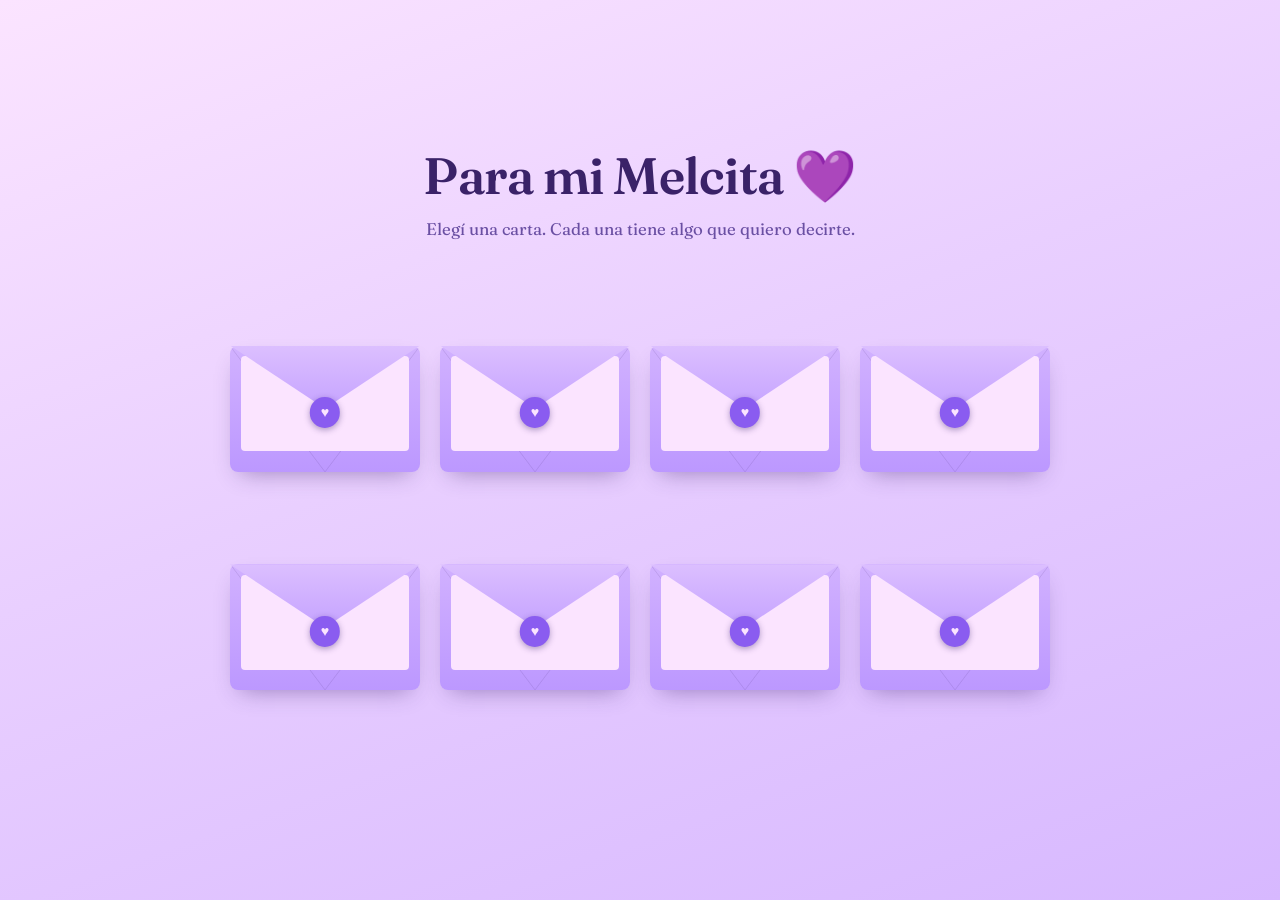
==== melcita.html @ 78ec7bf0 "Add files via upload" ====
<!DOCTYPE html>
<html lang="es">
<head>
<meta charset="UTF-8">
<meta name="viewport" content="width=device-width, initial-scale=1">
<title>Para mi Melcita</title>
<link rel="preconnect" href="https://fonts.googleapis.com">
<link rel="preconnect" href="https://fonts.gstatic.com" crossorigin>
<link href="https://fonts.googleapis.com/css2?family=Fraunces:opsz,wght@9..144,500;9..144,600&family=Caveat:wght@500;600&display=swap" rel="stylesheet">

<style>
/* =========================================================
   1. VARIABLES DE DISEÑO
   Paleta: https://coolors.co/palette/b28dff-bc98ff-c5a3ff-d1b1ff-d7b8ff-dcbfff-e3c7ff-e9cfff-f2daff-fbe4ff
   Para cambiar colores, editá solo este bloque.
   ========================================================= */
:root {
  --p1: #b28dff;  --p2: #bc98ff;  --p3: #c5a3ff;  --p4: #d1b1ff;  --p5: #d7b8ff;
  --p6: #dcbfff;  --p7: #e3c7ff;  --p8: #e9cfff;  --p9: #f2daff;  --p10: #fbe4ff;

  --ink: #3a2268;        /* Texto principal (violeta muy oscuro, buen contraste) */
  --ink-soft: #6a4fa3;   /* Texto secundario */
  --seal: #8a5cf0;       /* Sello de lacre */

  --font-title: "Fraunces", Georgia, serif;
  --font-hand: "Caveat", "Segoe Print", cursive;

  /* Tamaño del sobre: todo lo demás se calcula a partir del ancho */
  --w: 190px;
  --h: calc(var(--w) * 0.663);
  --gap: 20px;
}

/* Pantallas medianas: 4 columnas que se achican según el ancho disponible */
@media (max-width: 899px) {
  :root { --w: min(190px, calc((100vw - 40px - 3 * var(--gap)) / 4)); }
}

/* Celular: 2 columnas */
@media (max-width: 699px) {
  :root {
    --gap: 28px;  /* Separación horizontal entre sobres */
    /* Ancho = (pantalla - márgenes laterales de 14px a cada lado - separación) / 2 */
    --w: min(220px, calc((100vw - 28px - var(--gap)) / 2));
  }
}

/* =========================================================
   2. BASE
   ========================================================= */
* { box-sizing: border-box; margin: 0; }

body {
  min-height: 100vh;
  display: grid;
  place-items: center;
  padding: 48px 20px;
  color: var(--ink);
  font-family: var(--font-title);
  background: linear-gradient(160deg, var(--p10) 0%, var(--p8) 45%, var(--p5) 100%);
  background-attachment: fixed;
}

main { width: min(960px, 100%); text-align: center; }

h1 {
  font-size: clamp(1.9rem, 6vw, 3.2rem);
  font-weight: 600;
  letter-spacing: -0.01em;
}

.subtitle {
  margin: 10px auto 0;
  max-width: 44ch;
  color: var(--ink-soft);
  font-size: clamp(.95rem, 2.6vw, 1.05rem);
  line-height: 1.5;
}

/* =========================================================
   3. CARTAS (SOBRES)
   ========================================================= */
.grid {
  display: grid;
  grid-template-columns: repeat(4, var(--w));
  justify-content: center;
  column-gap: var(--gap);
  /* Espacio reservado para la solapa abierta (sobresale la mitad del alto del sobre) */
  row-gap: calc(var(--h) * 0.5 + 30px);
  padding-top: calc(var(--h) * 0.5 + 40px);
}

@media (max-width: 699px) {
  body { padding: 40px 14px; }  /* Menos margen lateral para que los sobres ocupen más ancho */
  .grid {
    grid-template-columns: repeat(2, var(--w));
    row-gap: calc(var(--h) * 0.5 + 40px);  /* Más aire entre filas */
  }
}

.envelope {
  position: relative;
  width: var(--w);
  height: var(--h);
  padding: 0;
  border: 0;
  cursor: pointer;
  background: none;
  perspective: 600px;
  transition: transform .25s ease, opacity .3s ease;
}
.envelope:hover { transform: translateY(-6px) rotate(-1.5deg); }
.envelope:nth-child(even):hover { transform: translateY(-6px) rotate(1.5deg); }
.envelope:focus-visible { outline: 3px solid var(--ink); outline-offset: 6px; border-radius: 8px; }

/* Cuerpo del sobre */
.envelope .body {
  position: absolute; inset: 0;
  border-radius: 8px;
  background:
    linear-gradient(to top right, transparent 49.5%, rgba(58,34,104,.12) 50%, transparent 50.6%) left / 50% 100% no-repeat,
    linear-gradient(to top left,  transparent 49.5%, rgba(58,34,104,.12) 50%, transparent 50.6%) right / 50% 100% no-repeat,
    linear-gradient(180deg, var(--p4), var(--p2));
  box-shadow: 0 10px 22px -10px rgba(58,34,104,.45);
}

/* Papel que asoma al abrir */
.envelope .paper {
  position: absolute; left: 6%; right: 6%; top: 8%; height: 76%;
  background: var(--p10);
  border-radius: 4px;
  transition: transform .5s ease;
  z-index: 1;
}

/* Solapa */
.envelope .flap {
  position: absolute; left: 0; right: 0; top: 0; height: 50%;
  background: linear-gradient(180deg, var(--p6), var(--p3));
  clip-path: polygon(0 0, 100% 0, 50% 100%);
  transform-origin: top;
  transition: transform .5s ease;
  z-index: 3;
}

/* Sello */
.envelope .seal {
  position: absolute; left: 50%; top: 41%;
  width: 16%; aspect-ratio: 1; transform: translateX(-50%);
  display: grid; place-items: center;
  border-radius: 50%;
  background: var(--seal);
  color: var(--p10);
  font-size: calc(var(--w) * 0.075);
  box-shadow: 0 2px 6px rgba(58,34,104,.4);
  transition: opacity .2s ease;
  z-index: 4;
}

/* Estado: carta abierta (la solapa queda detrás del papel) */
.envelope.is-open .flap { transform: rotateX(180deg); z-index: 0; }
.envelope.is-open .seal { opacity: 0; }
.envelope.is-open .paper { transform: translateY(-30%); }
.envelope.is-read { opacity: .72; }

/* =========================================================
   4. VENTANA DE LA CARTA
   ========================================================= */
.overlay {
  position: fixed; inset: 0;
  display: grid; place-items: center;
  padding: 16px;
  background: rgba(58,34,104,.45);
  backdrop-filter: blur(4px);
  opacity: 0; pointer-events: none;
  transition: opacity .3s ease;
  z-index: 10;
}
.overlay.is-visible { opacity: 1; pointer-events: auto; }

.letter {
  width: min(520px, 100%);
  max-height: 86vh;
  overflow-y: auto;
  padding: 40px 32px 28px;
  background: var(--p10);
  border-radius: 6px;
  box-shadow: 0 30px 60px -20px rgba(0,0,0,.45);
  text-align: left;
  transform: translateY(40px) rotate(-1deg);
  transition: transform .45s cubic-bezier(.2,.8,.2,1);
  /* Renglones sutiles de hoja de carta */
  background-image: repeating-linear-gradient(transparent 0 35px, rgba(178,141,255,.28) 35px 36px);
  background-position: 0 40px;
}
.overlay.is-visible .letter { transform: none; }

.letter h2 { font-size: 1.4rem; margin-bottom: 18px; }
.letter p {
  font-family: var(--font-hand);
  font-size: 1.6rem;
  line-height: 36px;           /* Debe coincidir con los renglones del fondo */
  white-space: pre-line;       /* Respeta los saltos de línea (\n) del texto */
}
.letter .signature {
  margin-top: 18px;
  text-align: right;
  color: var(--ink-soft);
}

@media (max-width: 480px) {
  .letter { padding: 32px 22px 22px; }
  .letter p { font-size: 1.45rem; }
}

.actions { display: flex; gap: 12px; justify-content: flex-end; margin-top: 28px; }
.btn {
  padding: 10px 22px;
  border: 0; border-radius: 999px;
  background: var(--seal); color: #fff;
  font: 600 1rem var(--font-title);
  cursor: pointer;
  transition: filter .2s ease;
}
.btn:hover { filter: brightness(1.1); }
.btn:focus-visible { outline: 3px solid var(--ink); outline-offset: 3px; }

/* Mensaje cuando ya se leyeron todas */
.done { margin-top: 40px; min-height: 1.5em; color: var(--ink-soft); font-size: 1.05rem; }

@media (prefers-reduced-motion: reduce) {
  * { transition-duration: .01ms !important; }
}
</style>
</head>

<body>
<main>
  <h1 id="title"></h1>
  <p class="subtitle" id="subtitle"></p>
  <div class="grid" id="grid"></div>
  <p class="done" id="done" aria-live="polite"></p>
</main>

<!-- Ventana emergente con el mensaje -->
<div class="overlay" id="overlay" role="dialog" aria-modal="true" aria-labelledby="letter-title">
  <article class="letter">
    <h2 id="letter-title"></h2>
    <p id="letter-text"></p>
    <p class="signature" id="letter-signature"></p>
    <div class="actions"><button class="btn" id="close-btn"></button></div>
  </article>
</div>

<script>
/* =========================================================
   ★ CONFIGURACIÓN — ACÁ CAMBIÁS TODO ★
   Todo lo que aparece en el sitio sale de este bloque.
   No hace falta tocar nada más abajo.
   ========================================================= */
const CONFIG = {

  /* ---------- Textos generales de la página ---------- */
  texts: {
    pageTitle:  "Para mi Melcita 💜",
    subtitle:   "Elegí una carta. Cada una tiene algo que quiero decirte.",
    closeButton: "Cerrar",
    allRead:    "Ya leíste todo… pero siempre va haber algo más que te quiera decir, no me van alcanzar las palabras para decirte cuánto te amo y todo lo que te quiero dar 💜",
    signature:  "— Tu Benjamino",   // Firma al final de cada carta ("" para ocultarla)
    sealSymbol: "♥",                       // Símbolo del sello del sobre
    envelopeLabel: "Abrir carta"           // Texto para lectores de pantalla
  },

  /* ---------- Opciones de comportamiento ---------- */
  options: {
    // Cantidad de sobres que se muestran. Si es mayor que la cantidad de
    // mensajes, se usa la cantidad de mensajes (no hay sobres vacíos).
    envelopeCount: 8,

    // true  = no se repite un mensaje hasta haber mostrado todos.
    // false = cada carta elige un mensaje al azar, pudiendo repetirse.
    avoidRepeats: true
  },

  /* ---------- Mensajes ----------
     Agregá, borrá o editá libremente. Cada mensaje tiene:
       title: título de la carta (opcional, podés dejarlo en "")
       text:  el mensaje. Usá \n para saltos de línea.
     El orden acá no importa: se elige uno al azar al abrir cada carta. */
  messages: [
    { title: "Tulipán",
      text:  "Quiero que sepas que mi cariño nunca se marchitará.\nPor eso elegí este tulipán de tu color favorito: para que cada vez que lo mires, recuerdes el amor que siento por vos." },

    { title: "Broche",
      text:  "El broche sostiene tu precioso pelo, pero vos sostenés mi mundo, no lo olvides Melcita.\nMe cautiva el brillo y el encanto de tu pelo, es tan hermoso, me pierdo en tanta belleza..." },

    { title: "Espejo",
      text:  "Lo elegí en violeta, sí, porque te gusta y tiene una forma de espejo, pero en realidad es un pretexto para decirte cuánto te amo y lo hermosa que sos <3." },

    { title: "Lapiceras",
      text:  "Acordate de que acá tenés a alguien que cree en vos y te admira con todo lo que te esforzas, me encantaría que las utilices, te adoro." },

    { title: "Marcapáginas",
      text:  "Espero que te guste, a mí me pareció muy bonito y tenía que regalartelo. En algún momento te va a servir, así no te perdés en todos los libros que vas a leer, la mayoría manhwas seguro, mi linda fujoshi." },

    { title: "Naruto",
      text:  "Sabía que querías un peluche y quería regalarte este, quiero que sepas que te amo, y mucho! me daría algo de vergüenza decirte todo esto con mi voz, decidí escribirtelo todo acá para que lo leas, mi Melcita." },

    { title: "Monedero",
      text:  "Es adorable como vos; pero todavía no lo abras. Guardé dos regalos más dentro, pero no sé si te van a agradar, mi Melcita. Si te agradan, yo sería el más feliz del mundo." },

    { title: "Mi melcita",
      text:  "Espero que te esté gustando <3. Quise hacer algo lindo con mucho amor y quiero que recuerdes que sos muy especial para mí. Otra cosa, si notaste que los listones de la bolsita están medio chuecos o no quedaron perfectos, es porque los hice yo con todo mi amor y nunca había hecho algo así xd." }
  ]
};

/* =========================================================
   LÓGICA — no hace falta editar de acá para abajo
   ========================================================= */

const $ = (id) => document.getElementById(id);
const { texts, options, messages } = CONFIG;

/** Mezcla un array con Fisher-Yates y devuelve una copia nueva. */
function shuffle(list) {
  const arr = [...list];
  for (let i = arr.length - 1; i > 0; i--) {
    const j = Math.floor(Math.random() * (i + 1));
    [arr[i], arr[j]] = [arr[j], arr[i]];
  }
  return arr;
}

/* Mazo de mensajes: se baraja una vez y se reparte uno por carta.
   Con avoidRepeats activado, ningún mensaje se repite hasta agotar el mazo. */
let deck = shuffle(messages);

/** Devuelve un mensaje al azar según la opción avoidRepeats. */
function drawMessage() {
  if (!options.avoidRepeats) {
    return messages[Math.floor(Math.random() * messages.length)];
  }
  if (deck.length === 0) deck = shuffle(messages); // Mazo agotado: se rebaraja
  return deck.pop();
}

/* ---------- Textos fijos ---------- */
$("title").textContent = texts.pageTitle;
$("subtitle").textContent = texts.subtitle;
$("close-btn").textContent = texts.closeButton;
document.title = texts.pageTitle.replace(/[^\p{L}\p{N}\s]/gu, "").trim();

/* ---------- Construcción de los sobres ---------- */
const total = Math.min(options.envelopeCount, messages.length);
let openedCount = 0;
let lastFocused = null;

for (let i = 0; i < total; i++) {
  const btn = document.createElement("button");
  btn.className = "envelope";
  btn.setAttribute("aria-label", texts.envelopeLabel);
  btn.innerHTML = `
    <span class="body"></span>
    <span class="paper"></span>
    <span class="flap"></span>
    <span class="seal">${texts.sealSymbol}</span>`;
  btn.addEventListener("click", () => openEnvelope(btn));
  $("grid").appendChild(btn);
}

/* ---------- Abrir una carta ---------- */
function openEnvelope(btn) {
  lastFocused = btn;

  // Si ya fue abierta, se vuelve a mostrar su mismo mensaje
  if (!btn._message) {
    btn._message = drawMessage();
    btn.classList.add("is-open");
    openedCount++;
  }

  // Pequeña pausa para que se vea la animación de la solapa
  setTimeout(() => showLetter(btn._message), 450);
}

/** Muestra el mensaje en la ventana emergente. */
function showLetter(msg) {
  $("letter-title").textContent = msg.title || "";
  $("letter-title").hidden = !msg.title;
  $("letter-text").textContent = msg.text;
  $("letter-signature").textContent = texts.signature;
  $("overlay").classList.add("is-visible");
  $("close-btn").focus();
}

/** Cierra la ventana y marca la carta como leída. */
function closeLetter() {
  $("overlay").classList.remove("is-visible");
  if (lastFocused) {
    lastFocused.classList.add("is-read");
    lastFocused.focus();
  }
  // Aviso final cuando se abrieron todas las cartas
  if (openedCount === total) $("done").textContent = texts.allRead;
}

/* ---------- Eventos de cierre ---------- */
$("close-btn").addEventListener("click", closeLetter);
$("overlay").addEventListener("click", (e) => { if (e.target === $("overlay")) closeLetter(); });
document.addEventListener("keydown", (e) => {
  if (e.key === "Escape" && $("overlay").classList.contains("is-visible")) closeLetter();
});
</script>
</body>
</html>
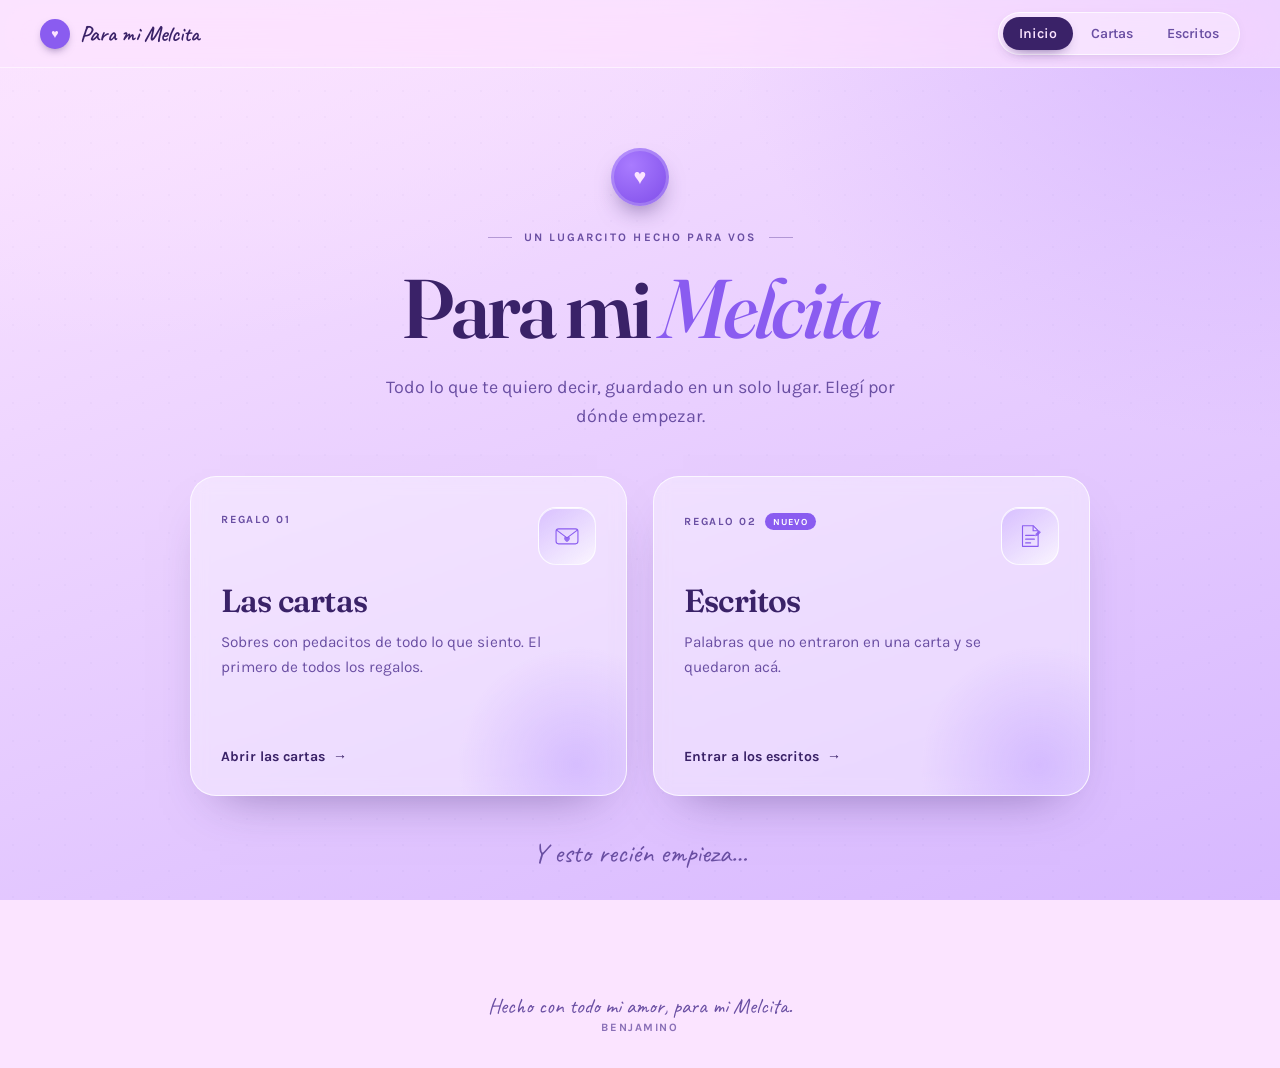
==== commit 143e2601: "Add files via upload" ====
--- a/melcita.html
+++ b/melcita.html
@@ -3,99 +3,417 @@
 <head>
 <meta charset="UTF-8">
 <meta name="viewport" content="width=device-width, initial-scale=1">
+<meta name="theme-color" content="#c5a3ff">
+<meta name="description" content="Cartas y escritos para mi Melcita.">
 <title>Para mi Melcita</title>
+<link rel="icon" href="data:image/svg+xml,%3Csvg xmlns='http://www.w3.org/2000/svg' viewBox='0 0 100 100'%3E%3Ctext y='.9em' font-size='90'%3E%F0%9F%92%9C%3C/text%3E%3C/svg%3E">
 <link rel="preconnect" href="https://fonts.googleapis.com">
 <link rel="preconnect" href="https://fonts.gstatic.com" crossorigin>
-<link href="https://fonts.googleapis.com/css2?family=Fraunces:opsz,wght@9..144,500;9..144,600&family=Caveat:wght@500;600&display=swap" rel="stylesheet">
+<link href="https://fonts.googleapis.com/css2?family=Caveat:wght@500;600&family=Fraunces:ital,opsz,wght@0,9..144,500;0,9..144,600;1,9..144,500&family=Karla:wght@400;500;600;700&display=swap" rel="stylesheet">
 
 <style>
 /* =========================================================
    1. VARIABLES DE DISEÑO
-   Paleta: https://coolors.co/palette/b28dff-bc98ff-c5a3ff-d1b1ff-d7b8ff-dcbfff-e3c7ff-e9cfff-f2daff-fbe4ff
-   Para cambiar colores, editá solo este bloque.
+   Paleta: violetas. Para cambiar colores, editá solo este bloque.
    ========================================================= */
 :root {
   --p1: #b28dff;  --p2: #bc98ff;  --p3: #c5a3ff;  --p4: #d1b1ff;  --p5: #d7b8ff;
   --p6: #dcbfff;  --p7: #e3c7ff;  --p8: #e9cfff;  --p9: #f2daff;  --p10: #fbe4ff;
 
-  --ink: #3a2268;        /* Texto principal (violeta muy oscuro, buen contraste) */
-  --ink-soft: #6a4fa3;   /* Texto secundario */
-  --seal: #8a5cf0;       /* Sello de lacre */
+  --ink: #3a2268;
+  --ink-soft: #6a4fa3;
+  --seal: #8a5cf0;
+  --paper: #fffaff;
+  --line: rgba(58, 34, 104, .13);
+  --glass: rgba(255, 255, 255, .38);
 
   --font-title: "Fraunces", Georgia, serif;
   --font-hand: "Caveat", "Segoe Print", cursive;
+  --font-body: "Karla", "Segoe UI", sans-serif;
 
   /* Tamaño del sobre: todo lo demás se calcula a partir del ancho */
   --w: 190px;
   --h: calc(var(--w) * 0.663);
   --gap: 20px;
-}
-
-/* Pantallas medianas: 4 columnas que se achican según el ancho disponible */
-@media (max-width: 899px) {
-  :root { --w: min(190px, calc((100vw - 40px - 3 * var(--gap)) / 4)); }
-}
-
-/* Celular: 2 columnas */
-@media (max-width: 699px) {
-  :root {
-    --gap: 28px;  /* Separación horizontal entre sobres */
-    /* Ancho = (pantalla - márgenes laterales de 14px a cada lado - separación) / 2 */
-    --w: min(220px, calc((100vw - 28px - var(--gap)) / 2));
-  }
+  --line-h: 36px;
 }
 
 /* =========================================================
    2. BASE
    ========================================================= */
-* { box-sizing: border-box; margin: 0; }
+* { box-sizing: border-box; }
+* { margin: 0; }
+[hidden] { display: none !important; }
+
+html { background: var(--p10); }
 
 body {
   min-height: 100vh;
+  display: flex;
+  flex-direction: column;
+  color: var(--ink);
+  font-family: var(--font-body);
+  background:
+    radial-gradient(1200px 700px at 8% -8%, var(--p10) 0%, rgba(251, 228, 255, 0) 60%),
+    radial-gradient(1000px 800px at 100% 0%, rgba(197, 163, 255, .55) 0%, rgba(197, 163, 255, 0) 55%),
+    linear-gradient(160deg, var(--p10) 0%, var(--p8) 48%, var(--p5) 100%);
+  background-attachment: fixed;
+  -webkit-font-smoothing: antialiased;
+}
+
+/* Puntitos muy suaves de fondo */
+body::before {
+  content: "";
+  position: fixed;
+  inset: 0;
+  z-index: 0;
+  pointer-events: none;
+  background-image: radial-gradient(circle, rgba(58, 34, 104, .14) 1px, transparent 1.3px);
+  background-size: 26px 26px;
+  opacity: .18;
+}
+
+body.is-locked { overflow: hidden; }
+
+::selection { background: var(--seal); color: #fff; }
+
+:focus-visible { outline: 3px solid var(--ink); outline-offset: 3px; }
+
+/* =========================================================
+   3. BARRA SUPERIOR Y NAVEGACIÓN
+   ========================================================= */
+.topbar {
+  position: sticky;
+  top: 0;
+  z-index: 30;
+  display: flex;
+  align-items: center;
+  justify-content: space-between;
+  gap: 16px;
+  padding: 12px clamp(16px, 4vw, 40px);
+  background: rgba(251, 228, 255, .62);
+  border-bottom: 1px solid rgba(255, 255, 255, .55);
+  backdrop-filter: blur(16px) saturate(140%);
+  -webkit-backdrop-filter: blur(16px) saturate(140%);
+}
+@supports not ((backdrop-filter: blur(1px)) or (-webkit-backdrop-filter: blur(1px))) {
+  .topbar { background: rgba(251, 228, 255, .94); }
+}
+
+.brand {
+  display: inline-flex;
+  align-items: center;
+  gap: 10px;
+  color: var(--ink);
+  font-family: var(--font-hand);
+  font-size: 1.4rem;
+  font-weight: 600;
+  text-decoration: none;
+  white-space: nowrap;
+}
+.brand-mark {
   display: grid;
   place-items: center;
-  padding: 48px 20px;
+  width: 30px;
+  height: 30px;
+  flex: 0 0 auto;
+  border-radius: 50%;
+  background: var(--seal);
+  color: var(--p10);
+  font-family: var(--font-body);
+  font-size: .78rem;
+  box-shadow: 0 4px 10px -4px rgba(58, 34, 104, .65);
+  transition: transform .3s ease;
+}
+.brand:hover .brand-mark { transform: rotate(-12deg) scale(1.06); }
+
+.nav {
+  display: flex;
+  gap: 2px;
+  padding: 4px;
+  border-radius: 999px;
+  background: rgba(255, 255, 255, .32);
+  border: 1px solid rgba(255, 255, 255, .7);
+  box-shadow: 0 4px 18px -12px rgba(58, 34, 104, .45);
+}
+.nav a {
+  padding: 8px 16px;
+  border-radius: 999px;
+  color: var(--ink-soft);
+  font-size: .88rem;
+  font-weight: 600;
+  text-decoration: none;
+  transition: color .2s ease, background .2s ease;
+}
+.nav a:hover { color: var(--ink); background: rgba(255, 255, 255, .5); }
+.nav a[aria-current="page"] {
+  background: var(--ink);
+  color: var(--p10);
+  box-shadow: 0 6px 14px -8px rgba(58, 34, 104, .85);
+}
+
+/* =========================================================
+   4. ESTRUCTURA DE LAS VISTAS
+   ========================================================= */
+main {
+  position: relative;
+  z-index: 1;
+  flex: 1;
+  width: min(1120px, 100%);
+  margin: 0 auto;
+  padding: clamp(28px, 5vw, 56px) clamp(16px, 4vw, 40px) clamp(56px, 8vw, 96px);
+}
+
+.view { display: none; }
+.view.is-active {
+  display: block;
+  animation: viewIn .5s cubic-bezier(.2, .8, .2, 1) backwards;
+}
+
+@keyframes viewIn {
+  from { opacity: 0; transform: translateY(16px); }
+  to   { opacity: 1; transform: none; }
+}
+@keyframes rise {
+  from { opacity: 0; transform: translateY(10px); }
+  to   { opacity: 1; transform: none; }
+}
+
+.eyebrow {
+  display: inline-flex;
+  align-items: center;
+  gap: 12px;
+  color: var(--ink-soft);
+  font-size: .72rem;
+  font-weight: 700;
+  letter-spacing: .18em;
+  text-transform: uppercase;
+}
+.eyebrow::before,
+.eyebrow::after {
+  content: "";
+  width: 24px;
+  height: 1px;
+  background: currentColor;
+  opacity: .45;
+}
+
+.section-head {
+  display: grid;
+  justify-items: center;
+  gap: 10px;
+  margin-bottom: clamp(18px, 3vw, 28px);
+  text-align: center;
+}
+.section-head h1,
+.writings-aside h1 {
+  font-family: var(--font-title);
+  font-size: clamp(2.2rem, 5.5vw, 3.4rem);
+  font-weight: 600;
+  line-height: 1.04;
+  letter-spacing: -.03em;
+  text-wrap: balance;
+}
+.section-sub {
+  max-width: 56ch;
+  color: var(--ink-soft);
+  font-size: clamp(.95rem, 2.2vw, 1.02rem);
+  line-height: 1.65;
+  text-wrap: pretty;
+}
+
+/* =========================================================
+   5. INICIO
+   ========================================================= */
+.hero {
+  display: grid;
+  justify-items: center;
+  gap: clamp(14px, 2.2vw, 22px);
+  padding-top: clamp(8px, 2vw, 24px);
+  text-align: center;
+}
+.hero-seal {
+  display: grid;
+  place-items: center;
+  width: 58px;
+  height: 58px;
+  margin-bottom: 2px;
+  border-radius: 50%;
+  color: var(--p10);
+  font-size: 1.35rem;
+  background: radial-gradient(circle at 35% 30%, #a97bff, #7d4be8);
+  box-shadow:
+    0 12px 24px -10px rgba(58, 34, 104, .65),
+    inset 0 0 0 3px rgba(255, 255, 255, .2);
+}
+.hero-title {
+  font-family: var(--font-title);
+  font-size: clamp(2.7rem, 8vw, 5.2rem);
+  font-weight: 600;
+  line-height: 1.02;
+  letter-spacing: -.04em;
+  text-wrap: balance;
+}
+.hero-title em {
+  color: var(--seal);
+  font-style: italic;
+  font-weight: 500;
+}
+.hero-sub {
+  max-width: 52ch;
+  color: var(--ink-soft);
+  font-size: clamp(.98rem, 2.2vw, 1.12rem);
+  line-height: 1.65;
+  text-wrap: pretty;
+}
+
+.gifts {
+  display: grid;
+  grid-template-columns: repeat(2, minmax(0, 1fr));
+  gap: clamp(16px, 2.5vw, 26px);
+  width: min(900px, 100%);
+  margin: clamp(28px, 5vw, 44px) auto 0;
+  text-align: left;
+}
+.gift {
+  position: relative;
+  display: flex;
+  flex-direction: column;
+  gap: 12px;
+  min-height: 320px;
+  padding: clamp(22px, 3vw, 30px);
+  overflow: hidden;
+  color: inherit;
+  text-decoration: none;
+  background: var(--glass);
+  border: 1px solid rgba(255, 255, 255, .75);
+  border-radius: 26px;
+  box-shadow: 0 24px 50px -30px rgba(58, 34, 104, .55);
+  backdrop-filter: blur(8px);
+  -webkit-backdrop-filter: blur(8px);
+  transition: transform .3s ease, background .3s ease, box-shadow .3s ease;
+  animation: rise .5s ease backwards;
+}
+.gift:nth-child(2) { animation-delay: .09s; }
+
+.gift::before {
+  content: "";
+  position: absolute;
+  inset: 0 0 auto;
+  height: 3px;
+  background: linear-gradient(90deg, transparent, var(--seal), transparent);
+  opacity: 0;
+  transition: opacity .3s ease;
+}
+.gift::after {
+  content: "";
+  position: absolute;
+  right: -70px;
+  bottom: -90px;
+  width: 240px;
+  height: 240px;
+  border-radius: 50%;
+  background: radial-gradient(circle, rgba(178, 141, 255, .38), transparent 70%);
+  pointer-events: none;
+}
+.gift:hover,
+.gift:focus-visible {
+  transform: translateY(-6px);
+  background: rgba(255, 255, 255, .58);
+  box-shadow: 0 32px 58px -30px rgba(58, 34, 104, .65);
+}
+.gift:hover::before { opacity: .8; }
+
+.gift-top {
+  display: flex;
+  align-items: flex-start;
+  justify-content: space-between;
+  gap: 12px;
+  margin-bottom: 6px;
+}
+.gift-number {
+  display: inline-flex;
+  align-items: center;
+  gap: 8px;
+  padding-top: 6px;
+  color: var(--ink-soft);
+  font-size: .69rem;
+  font-weight: 700;
+  letter-spacing: .16em;
+  text-transform: uppercase;
+}
+.gift-badge {
+  padding: 3px 8px;
+  border-radius: 999px;
+  background: var(--seal);
+  color: #fff;
+  font-size: .58rem;
+  letter-spacing: .1em;
+}
+.gift-icon {
+  display: grid;
+  place-items: center;
+  width: 58px;
+  height: 58px;
+  flex: 0 0 auto;
+  border: 1px solid rgba(255, 255, 255, .85);
+  border-radius: 18px;
+  background: linear-gradient(145deg, rgba(178, 141, 255, .38), rgba(255, 255, 255, .7));
+  color: var(--seal);
+  box-shadow: inset 0 1px 0 rgba(255, 255, 255, .8);
+  transition: transform .3s ease;
+}
+.gift-icon svg { width: 30px; height: 30px; }
+.gift:hover .gift-icon { transform: rotate(-4deg) scale(1.04); }
+
+.gift h2 {
+  font-family: var(--font-title);
+  font-size: clamp(1.55rem, 3vw, 2rem);
+  font-weight: 600;
+  line-height: 1.1;
+  letter-spacing: -.025em;
+}
+.gift p {
+  max-width: 36ch;
+  color: var(--ink-soft);
+  font-size: .96rem;
+  line-height: 1.6;
+}
+.gift-cta {
+  display: inline-flex;
+  align-items: center;
+  gap: 8px;
+  margin-top: auto;
+  padding-top: 10px;
   color: var(--ink);
-  font-family: var(--font-title);
-  background: linear-gradient(160deg, var(--p10) 0%, var(--p8) 45%, var(--p5) 100%);
-  background-attachment: fixed;
-}
-
-main { width: min(960px, 100%); text-align: center; }
-
-h1 {
-  font-size: clamp(1.9rem, 6vw, 3.2rem);
-  font-weight: 600;
-  letter-spacing: -0.01em;
-}
-
-.subtitle {
-  margin: 10px auto 0;
-  max-width: 44ch;
+  font-size: .88rem;
+  font-weight: 700;
+}
+.gift-cta .arrow { transition: transform .25s ease; }
+.gift:hover .gift-cta .arrow { transform: translateX(4px); }
+
+.home-note {
+  margin-top: clamp(26px, 4vw, 40px);
   color: var(--ink-soft);
-  font-size: clamp(.95rem, 2.6vw, 1.05rem);
-  line-height: 1.5;
+  font-family: var(--font-hand);
+  font-size: clamp(1.3rem, 3vw, 1.7rem);
+  text-align: center;
 }
 
 /* =========================================================
-   3. CARTAS (SOBRES)
+   6. CARTAS (SOBRES)
    ========================================================= */
+.letters {
+  width: min(960px, 100%);
+  margin: 0 auto;
+}
 .grid {
   display: grid;
   grid-template-columns: repeat(4, var(--w));
   justify-content: center;
   column-gap: var(--gap);
-  /* Espacio reservado para la solapa abierta (sobresale la mitad del alto del sobre) */
-  row-gap: calc(var(--h) * 0.5 + 30px);
-  padding-top: calc(var(--h) * 0.5 + 40px);
-}
-
-@media (max-width: 699px) {
-  body { padding: 40px 14px; }  /* Menos margen lateral para que los sobres ocupen más ancho */
-  .grid {
-    grid-template-columns: repeat(2, var(--w));
-    row-gap: calc(var(--h) * 0.5 + 40px);  /* Más aire entre filas */
-  }
+  row-gap: calc(var(--h) * .5 + 28px);
+  padding-top: calc(var(--h) * .5 + 38px);
 }
 
 .envelope {
@@ -108,147 +426,604 @@
   background: none;
   perspective: 600px;
   transition: transform .25s ease, opacity .3s ease;
-}
+  animation: rise .5s ease backwards;
+}
+.envelope:nth-child(2n) { animation-delay: .05s; }
+.envelope:nth-child(3n) { animation-delay: .1s; }
 .envelope:hover { transform: translateY(-6px) rotate(-1.5deg); }
 .envelope:nth-child(even):hover { transform: translateY(-6px) rotate(1.5deg); }
 .envelope:focus-visible { outline: 3px solid var(--ink); outline-offset: 6px; border-radius: 8px; }
 
-/* Cuerpo del sobre */
 .envelope .body {
-  position: absolute; inset: 0;
+  position: absolute;
+  inset: 0;
   border-radius: 8px;
   background:
-    linear-gradient(to top right, transparent 49.5%, rgba(58,34,104,.12) 50%, transparent 50.6%) left / 50% 100% no-repeat,
-    linear-gradient(to top left,  transparent 49.5%, rgba(58,34,104,.12) 50%, transparent 50.6%) right / 50% 100% no-repeat,
+    linear-gradient(to top right, transparent 49.5%, rgba(58, 34, 104, .12) 50%, transparent 50.6%) left / 50% 100% no-repeat,
+    linear-gradient(to top left, transparent 49.5%, rgba(58, 34, 104, .12) 50%, transparent 50.6%) right / 50% 100% no-repeat,
     linear-gradient(180deg, var(--p4), var(--p2));
-  box-shadow: 0 10px 22px -10px rgba(58,34,104,.45);
-}
-
-/* Papel que asoma al abrir */
+  box-shadow: 0 10px 22px -10px rgba(58, 34, 104, .45);
+}
 .envelope .paper {
-  position: absolute; left: 6%; right: 6%; top: 8%; height: 76%;
+  position: absolute;
+  left: 6%;
+  right: 6%;
+  top: 8%;
+  height: 76%;
+  z-index: 1;
+  border-radius: 4px;
   background: var(--p10);
-  border-radius: 4px;
   transition: transform .5s ease;
-  z-index: 1;
-}
-
-/* Solapa */
+}
 .envelope .flap {
-  position: absolute; left: 0; right: 0; top: 0; height: 50%;
+  position: absolute;
+  left: 0;
+  right: 0;
+  top: 0;
+  height: 50%;
+  z-index: 3;
   background: linear-gradient(180deg, var(--p6), var(--p3));
   clip-path: polygon(0 0, 100% 0, 50% 100%);
   transform-origin: top;
   transition: transform .5s ease;
-  z-index: 3;
-}
-
-/* Sello */
+}
 .envelope .seal {
-  position: absolute; left: 50%; top: 41%;
-  width: 16%; aspect-ratio: 1; transform: translateX(-50%);
-  display: grid; place-items: center;
+  position: absolute;
+  left: 50%;
+  top: 41%;
+  z-index: 4;
+  display: grid;
+  place-items: center;
+  width: 16%;
+  aspect-ratio: 1;
   border-radius: 50%;
+  color: var(--p10);
+  font-size: calc(var(--w) * .075);
   background: var(--seal);
-  color: var(--p10);
-  font-size: calc(var(--w) * 0.075);
-  box-shadow: 0 2px 6px rgba(58,34,104,.4);
+  box-shadow: 0 2px 6px rgba(58, 34, 104, .4);
+  transform: translateX(-50%);
   transition: opacity .2s ease;
-  z-index: 4;
-}
-
-/* Estado: carta abierta (la solapa queda detrás del papel) */
-.envelope.is-open .flap { transform: rotateX(180deg); z-index: 0; }
+}
+.envelope.is-open .flap { z-index: 0; transform: rotateX(180deg); }
 .envelope.is-open .seal { opacity: 0; }
 .envelope.is-open .paper { transform: translateY(-30%); }
 .envelope.is-read { opacity: .72; }
 
+.done {
+  min-height: 1.5em;
+  margin-top: 40px;
+  color: var(--ink-soft);
+  line-height: 1.6;
+  text-align: center;
+}
+
 /* =========================================================
-   4. VENTANA DE LA CARTA
+   7. VENTANAS EMERGENTES (CARTAS Y ESCRITOS)
    ========================================================= */
 .overlay {
-  position: fixed; inset: 0;
-  display: grid; place-items: center;
-  padding: 16px;
-  background: rgba(58,34,104,.45);
-  backdrop-filter: blur(4px);
-  opacity: 0; pointer-events: none;
-  transition: opacity .3s ease;
-  z-index: 10;
-}
-.overlay.is-visible { opacity: 1; pointer-events: auto; }
-
+  position: fixed;
+  inset: 0;
+  z-index: 60;
+  display: grid;
+  place-items: center;
+  padding: clamp(10px, 3vw, 28px);
+  background: rgba(58, 34, 104, .5);
+  backdrop-filter: blur(6px);
+  -webkit-backdrop-filter: blur(6px);
+  opacity: 0;
+  visibility: hidden;
+  transition: opacity .3s ease, visibility 0s linear .3s;
+}
+.overlay.is-visible {
+  opacity: 1;
+  visibility: visible;
+  transition: opacity .3s ease, visibility 0s;
+}
+
+/* ---------- Carta ---------- */
 .letter {
-  width: min(520px, 100%);
-  max-height: 86vh;
+  width: min(560px, 100%);
+  max-height: min(86vh, 800px);
   overflow-y: auto;
-  padding: 40px 32px 28px;
-  background: var(--p10);
-  border-radius: 6px;
-  box-shadow: 0 30px 60px -20px rgba(0,0,0,.45);
+  padding: 40px 34px 26px;
+  color: var(--ink);
   text-align: left;
-  transform: translateY(40px) rotate(-1deg);
-  transition: transform .45s cubic-bezier(.2,.8,.2,1);
-  /* Renglones sutiles de hoja de carta */
-  background-image: repeating-linear-gradient(transparent 0 35px, rgba(178,141,255,.28) 35px 36px);
+  background-color: var(--paper);
+  background-image: repeating-linear-gradient(
+    transparent 0 calc(var(--line-h) - 1px),
+    rgba(178, 141, 255, .25) calc(var(--line-h) - 1px) var(--line-h)
+  );
   background-position: 0 40px;
+  border-radius: 8px;
+  box-shadow: 0 30px 60px -20px rgba(0, 0, 0, .45);
+  transform: translateY(34px) rotate(-.8deg);
+  transition: transform .45s cubic-bezier(.2, .8, .2, 1);
+  scrollbar-width: thin;
 }
 .overlay.is-visible .letter { transform: none; }
 
-.letter h2 { font-size: 1.4rem; margin-bottom: 18px; }
+.letter h2 {
+  margin-bottom: 18px;
+  font-family: var(--font-title);
+  font-size: 1.4rem;
+  font-weight: 600;
+}
 .letter p {
   font-family: var(--font-hand);
   font-size: 1.6rem;
-  line-height: 36px;           /* Debe coincidir con los renglones del fondo */
-  white-space: pre-line;       /* Respeta los saltos de línea (\n) del texto */
+  line-height: var(--line-h);
+  white-space: pre-line;
 }
 .letter .signature {
   margin-top: 18px;
+  color: var(--ink-soft);
   text-align: right;
+}
+
+.actions {
+  display: flex;
+  gap: 12px;
+  justify-content: flex-end;
+  margin-top: 28px;
+}
+
+.btn {
+  display: inline-flex;
+  align-items: center;
+  justify-content: center;
+  gap: 8px;
+  padding: 10px 22px;
+  border: 0;
+  border-radius: 999px;
+  background: var(--seal);
+  color: #fff;
+  font: 700 .95rem var(--font-body);
+  cursor: pointer;
+  transition: filter .2s ease, transform .2s ease, background .2s ease;
+}
+.btn:hover { filter: brightness(1.09); }
+.btn:active { transform: translateY(1px); }
+.btn[disabled] { opacity: .35; cursor: not-allowed; filter: none; }
+.btn-ghost {
+  background: transparent;
+  color: var(--ink);
+  border: 1px solid var(--line);
+}
+.btn-ghost:hover { filter: none; background: rgba(255, 255, 255, .5); }
+
+/* ---------- Lector de escritos ---------- */
+.reader-overlay { z-index: 70; }
+
+.reader {
+  position: relative;
+  width: min(780px, 100%);
+  max-height: min(88vh, 900px);
+  overflow-y: auto;
+  padding: clamp(42px, 6vw, 58px) clamp(22px, 5vw, 56px) clamp(28px, 4vw, 44px);
+  background: var(--paper);
+  border-radius: 14px;
+  box-shadow: 0 40px 80px -30px rgba(20, 10, 40, .6);
+  outline: none;
+  transform: translateY(28px) scale(.985);
+  transition: transform .4s cubic-bezier(.2, .8, .2, 1);
+  scrollbar-width: thin;
+}
+.overlay.is-visible .reader { transform: none; }
+
+.reader-close {
+  position: absolute;
+  top: 16px;
+  right: 16px;
+  z-index: 2;
+  display: grid;
+  place-items: center;
+  width: 38px;
+  height: 38px;
+  border: 1px solid var(--line);
+  border-radius: 50%;
+  background: rgba(255, 255, 255, .72);
   color: var(--ink-soft);
-}
-
-@media (max-width: 480px) {
-  .letter { padding: 32px 22px 22px; }
-  .letter p { font-size: 1.45rem; }
-}
-
-.actions { display: flex; gap: 12px; justify-content: flex-end; margin-top: 28px; }
-.btn {
-  padding: 10px 22px;
-  border: 0; border-radius: 999px;
-  background: var(--seal); color: #fff;
-  font: 600 1rem var(--font-title);
+  font-size: 1rem;
   cursor: pointer;
-  transition: filter .2s ease;
-}
-.btn:hover { filter: brightness(1.1); }
-.btn:focus-visible { outline: 3px solid var(--ink); outline-offset: 3px; }
-
-/* Mensaje cuando ya se leyeron todas */
-.done { margin-top: 40px; min-height: 1.5em; color: var(--ink-soft); font-size: 1.05rem; }
+  transition: background .2s ease, color .2s ease, border-color .2s ease;
+}
+.reader-close:hover {
+  background: var(--ink);
+  border-color: var(--ink);
+  color: var(--p10);
+}
+
+.reader-kicker {
+  padding-right: 40px;
+  color: var(--seal);
+  font-size: .72rem;
+  font-weight: 700;
+  letter-spacing: .16em;
+  text-transform: uppercase;
+}
+.reader h2 {
+  margin: 10px 0 22px;
+  padding-right: 30px;
+  font-family: var(--font-title);
+  font-size: clamp(1.8rem, 4.5vw, 2.8rem);
+  font-weight: 600;
+  line-height: 1.1;
+  letter-spacing: -.025em;
+  text-wrap: balance;
+}
+.reader-body { color: #44306e; }
+.reader-body p {
+  font-size: clamp(1rem, 2.2vw, 1.06rem);
+  line-height: 1.85;
+  white-space: pre-line;
+  text-wrap: pretty;
+}
+.reader-body p + p { margin-top: 1.05em; }
+.reader-signature {
+  margin-top: 26px;
+  color: var(--ink-soft);
+  font-family: var(--font-hand);
+  font-size: 1.55rem;
+  text-align: right;
+}
+.reader-nav {
+  display: flex;
+  justify-content: space-between;
+  gap: 12px;
+  margin-top: 32px;
+  padding-top: 20px;
+  border-top: 1px solid var(--line);
+}
+
+/* =========================================================
+   8. ESCRITOS
+   ========================================================= */
+.writings {
+  display: grid;
+  grid-template-columns: minmax(0, .85fr) minmax(0, 1.15fr);
+  gap: clamp(28px, 5vw, 64px);
+  align-items: start;
+}
+.writings-aside {
+  position: sticky;
+  top: 96px;
+  display: grid;
+  justify-items: start;
+  gap: 16px;
+}
+.writings-aside .eyebrow::before { display: none; }
+.writings-aside h1 { font-size: clamp(2.4rem, 5vw, 3.8rem); }
+.writings-aside .section-sub { max-width: 40ch; }
+
+.writings-count {
+  color: rgba(106, 79, 163, .8);
+  font-size: .76rem;
+  font-weight: 700;
+  letter-spacing: .08em;
+  text-transform: uppercase;
+}
+.aside-note {
+  max-width: 26ch;
+  margin-top: 4px;
+  color: var(--ink-soft);
+  font-family: var(--font-hand);
+  font-size: 1.4rem;
+  line-height: 1.25;
+}
+
+.writings-list { display: grid; gap: 14px; }
+
+.writing-card {
+  position: relative;
+  display: grid;
+  grid-template-columns: auto 1fr auto;
+  gap: 16px;
+  align-items: start;
+  width: 100%;
+  padding: 22px 24px;
+  overflow: hidden;
+  color: inherit;
+  text-align: left;
+  background: var(--glass);
+  border: 1px solid rgba(255, 255, 255, .75);
+  border-radius: 20px;
+  box-shadow: 0 16px 34px -26px rgba(58, 34, 104, .5);
+  backdrop-filter: blur(8px);
+  -webkit-backdrop-filter: blur(8px);
+  cursor: pointer;
+  transition: transform .25s ease, background .25s ease, box-shadow .25s ease;
+  animation: rise .5s ease backwards;
+  animation-delay: calc(var(--i, 0) * 70ms);
+}
+.writing-card::before {
+  content: "";
+  position: absolute;
+  top: 16px;
+  bottom: 16px;
+  left: 0;
+  width: 2px;
+  border-radius: 2px;
+  background: var(--seal);
+  opacity: 0;
+  transform: scaleY(.2);
+  transition: opacity .25s ease, transform .25s ease;
+}
+.writing-card:hover,
+.writing-card:focus-visible {
+  transform: translateY(-3px);
+  background: rgba(255, 255, 255, .62);
+  box-shadow: 0 24px 44px -28px rgba(58, 34, 104, .6);
+}
+.writing-card:hover::before,
+.writing-card:focus-visible::before { opacity: .8; transform: scaleY(1); }
+
+.writing-index {
+  min-width: 1.7ch;
+  padding-top: 2px;
+  color: var(--seal);
+  font-family: var(--font-hand);
+  font-size: 1.5rem;
+  line-height: 1;
+}
+.writing-main {
+  display: grid;
+  gap: 5px;
+  min-width: 0;
+}
+.writing-meta {
+  color: var(--ink-soft);
+  font-size: .66rem;
+  font-weight: 700;
+  letter-spacing: .12em;
+  text-transform: uppercase;
+}
+.writing-title {
+  font-family: var(--font-title);
+  font-size: clamp(1.15rem, 2.6vw, 1.4rem);
+  font-weight: 600;
+  line-height: 1.2;
+  letter-spacing: -.01em;
+}
+.writing-excerpt {
+  display: -webkit-box;
+  overflow: hidden;
+  color: var(--ink-soft);
+  font-size: .9rem;
+  line-height: 1.55;
+  -webkit-box-orient: vertical;
+  -webkit-line-clamp: 2;
+}
+.writing-arrow {
+  padding-top: 2px;
+  color: var(--seal);
+  font-size: 1.1rem;
+  transition: transform .25s ease;
+}
+.writing-card:hover .writing-arrow { transform: translateX(4px); }
+
+.writing-empty {
+  padding: 34px 26px;
+  color: var(--ink-soft);
+  text-align: center;
+  background: var(--glass);
+  border: 1px dashed rgba(58, 34, 104, .2);
+  border-radius: 20px;
+  line-height: 1.6;
+}
+
+/* =========================================================
+   9. PIE DE PÁGINA
+   ========================================================= */
+.site-footer {
+  position: relative;
+  z-index: 1;
+  padding: 26px clamp(16px, 4vw, 40px) 34px;
+  text-align: center;
+  color: rgba(106, 79, 163, .78);
+}
+.site-footer .hand {
+  color: var(--ink-soft);
+  font-family: var(--font-hand);
+  font-size: 1.35rem;
+}
+.site-footer .tiny {
+  margin-top: 2px;
+  font-size: .7rem;
+  font-weight: 700;
+  letter-spacing: .14em;
+  text-transform: uppercase;
+}
+
+/* =========================================================
+   10. RESPONSIVE
+   ========================================================= */
+@media (max-width: 900px) {
+  :root { --w: min(190px, calc((100vw - 72px - 3 * var(--gap)) / 4)); }
+
+  .writings { grid-template-columns: 1fr; gap: 30px; }
+  .writings-aside { position: static; gap: 14px; }
+  .writings-aside .section-sub { max-width: 70ch; }
+  .aside-note { display: none; }
+}
+
+@media (max-width: 720px) {
+  :root {
+    --gap: 22px;
+    --w: min(210px, calc((100vw - 36px - var(--gap)) / 2));
+  }
+  main { padding-inline: 18px; }
+  .gifts { grid-template-columns: 1fr; max-width: 520px; }
+  .gift { min-height: 0; }
+  .grid {
+    grid-template-columns: repeat(2, var(--w));
+    row-gap: calc(var(--h) * .5 + 36px);
+  }
+}
+
+@media (max-width: 560px) {
+  .topbar { gap: 8px; padding: 10px 14px; }
+  .brand { font-size: 1.22rem; }
+  .brand-text { display: none; }
+  .nav a { padding: 8px 12px; font-size: .82rem; }
+
+  .eyebrow { gap: 8px; font-size: .64rem; letter-spacing: .13em; }
+  .eyebrow::before,
+  .eyebrow::after { width: 16px; }
+
+  .hero-seal { width: 50px; height: 50px; font-size: 1.15rem; }
+  .gift { padding: 22px; border-radius: 22px; }
+  .gift-icon { width: 50px; height: 50px; border-radius: 16px; }
+
+  .letter { padding: 34px 22px 20px; --line-h: 33px; }
+  .letter p { font-size: 1.4rem; }
+
+  .reader { max-height: 92vh; border-radius: 12px; }
+  .reader h2 { font-size: 1.85rem; }
+  .reader-nav { gap: 8px; }
+  .reader-nav .btn { flex: 1; padding: 10px 12px; font-size: .88rem; }
+
+  .writing-card { grid-template-columns: auto 1fr; padding: 18px 18px; gap: 12px; }
+  .writing-arrow { display: none; }
+  .writings-aside h1 { font-size: 2.4rem; }
+}
+
+@media (max-width: 380px) {
+  .nav a { padding: 7px 9px; font-size: .78rem; }
+  .brand-mark { width: 27px; height: 27px; }
+  .writing-index { font-size: 1.25rem; }
+}
 
 @media (prefers-reduced-motion: reduce) {
-  * { transition-duration: .01ms !important; }
+  *,
+  *::before,
+  *::after {
+    animation-duration: .01ms !important;
+    animation-delay: 0ms !important;
+    transition-duration: .01ms !important;
+  }
 }
 </style>
 </head>
-
 <body>
-<main>
-  <h1 id="title"></h1>
-  <p class="subtitle" id="subtitle"></p>
-  <div class="grid" id="grid"></div>
-  <p class="done" id="done" aria-live="polite"></p>
+<header class="topbar">
+  <a class="brand" href="#inicio" aria-label="Ir al inicio">
+    <span class="brand-mark" aria-hidden="true">♥</span>
+    <span class="brand-text">Para mi Melcita</span>
+  </a>
+  <nav class="nav" aria-label="Secciones">
+    <a href="#inicio" data-nav="inicio">Inicio</a>
+    <a href="#cartas" data-nav="cartas">Cartas</a>
+    <a href="#escritos" data-nav="escritos">Escritos</a>
+  </nav>
+</header>
+
+<main id="contenido">
+
+  <!-- ==================== INICIO ==================== -->
+  <section class="view" data-view="inicio" aria-label="Inicio">
+    <div class="hero">
+      <div class="hero-seal" aria-hidden="true">♥</div>
+      <p class="eyebrow" id="home-eyebrow"></p>
+      <h1 class="hero-title" id="home-title"></h1>
+      <p class="hero-sub" id="home-subtitle"></p>
+    </div>
+
+    <div class="gifts">
+      <a class="gift" href="#cartas">
+        <div class="gift-top">
+          <span class="gift-number" id="gift-letters-number"></span>
+          <span class="gift-icon" aria-hidden="true">
+            <svg viewBox="0 0 48 48" fill="none">
+              <rect x="6.5" y="12.5" width="35" height="24" rx="4" stroke="currentColor" stroke-width="1.8"/>
+              <path d="M8 15l16 12 16-12" stroke="currentColor" stroke-width="1.8" stroke-linecap="round" stroke-linejoin="round"/>
+              <path d="M24 33.5s-4.6-2.9-4.6-5.7a2.7 2.7 0 014.6-1.9 2.7 2.7 0 014.6 1.9c0 2.8-4.6 5.7-4.6 5.7z" fill="currentColor" opacity=".85"/>
+            </svg>
+          </span>
+        </div>
+        <h2 id="gift-letters-title"></h2>
+        <p id="gift-letters-desc"></p>
+        <span class="gift-cta"><span id="gift-letters-cta"></span> <span class="arrow" aria-hidden="true">→</span></span>
+      </a>
+
+      <a class="gift" href="#escritos">
+        <div class="gift-top">
+          <span class="gift-number"><span id="gift-writings-number"></span> <span class="gift-badge" id="new-badge"></span></span>
+          <span class="gift-icon" aria-hidden="true">
+            <svg viewBox="0 0 48 48" fill="none">
+              <path d="M12 7.5h17l8 8v25H12z" stroke="currentColor" stroke-width="1.8" stroke-linejoin="round"/>
+              <path d="M29 7.5v8h8" stroke="currentColor" stroke-width="1.8" stroke-linejoin="round"/>
+              <path d="M17 23h14M17 29h14M17 35h8" stroke="currentColor" stroke-width="1.8" stroke-linecap="round"/>
+              <path d="M33 20.5l5.5-5.5 3 3-5.5 5.5-4 1 1-4z" fill="currentColor" opacity=".85"/>
+            </svg>
+          </span>
+        </div>
+        <h2 id="gift-writings-title"></h2>
+        <p id="gift-writings-desc"></p>
+        <span class="gift-cta"><span id="gift-writings-cta"></span> <span class="arrow" aria-hidden="true">→</span></span>
+      </a>
+    </div>
+
+    <p class="home-note" id="home-note"></p>
+  </section>
+
+  <!-- ==================== CARTAS ==================== -->
+  <section class="view" data-view="cartas" aria-label="Las cartas">
+    <div class="letters">
+      <header class="section-head">
+        <p class="eyebrow" id="letters-eyebrow"></p>
+        <h1 id="letters-title"></h1>
+        <p class="section-sub" id="letters-subtitle"></p>
+      </header>
+      <div class="grid" id="grid"></div>
+      <p class="done" id="done" aria-live="polite"></p>
+    </div>
+  </section>
+
+  <!-- ==================== ESCRITOS ==================== -->
+  <section class="view" data-view="escritos" aria-label="Escritos">
+    <div class="writings">
+      <aside class="writings-aside">
+        <p class="eyebrow" id="writings-eyebrow"></p>
+        <h1 id="writings-title"></h1>
+        <p class="section-sub" id="writings-subtitle"></p>
+        <p class="writings-count" id="writings-count" aria-live="polite"></p>
+        <p class="aside-note" id="writings-note"></p>
+      </aside>
+      <div class="writings-list" id="writings-list"></div>
+    </div>
+  </section>
+
 </main>
 
-<!-- Ventana emergente con el mensaje -->
-<div class="overlay" id="overlay" role="dialog" aria-modal="true" aria-labelledby="letter-title">
+<footer class="site-footer">
+  <p class="hand" id="footer-text"></p>
+  <p class="tiny" id="footer-small"></p>
+</footer>
+
+<!-- Ventana de una carta -->
+<div class="overlay" id="letter-overlay" role="dialog" aria-modal="true" aria-labelledby="letter-title" aria-hidden="true">
   <article class="letter">
     <h2 id="letter-title"></h2>
     <p id="letter-text"></p>
     <p class="signature" id="letter-signature"></p>
-    <div class="actions"><button class="btn" id="close-btn"></button></div>
+    <div class="actions">
+      <button class="btn" id="close-btn" type="button"></button>
+    </div>
+  </article>
+</div>
+
+<!-- Lector de escritos -->
+<div class="overlay reader-overlay" id="writing-overlay" role="dialog" aria-modal="true" aria-labelledby="writing-title" aria-hidden="true">
+  <article class="reader" id="reader" tabindex="-1">
+    <button class="reader-close" id="reader-close" type="button">✕</button>
+    <p class="reader-kicker" id="writing-kicker"></p>
+    <h2 id="writing-title"></h2>
+    <div class="reader-body" id="writing-body"></div>
+    <p class="reader-signature" id="writing-signature"></p>
+    <div class="reader-nav">
+      <button class="btn btn-ghost" id="prev-writing" type="button"><span aria-hidden="true">←</span> Anterior</button>
+      <button class="btn" id="next-writing" type="button">Siguiente <span aria-hidden="true">→</span></button>
+    </div>
   </article>
 </div>
 
@@ -256,70 +1031,164 @@
 /* =========================================================
    ★ CONFIGURACIÓN — ACÁ CAMBIÁS TODO ★
    Todo lo que aparece en el sitio sale de este bloque.
-   No hace falta tocar nada más abajo.
    ========================================================= */
 const CONFIG = {
 
-  /* ---------- Textos generales de la página ---------- */
+  /* ---------- Textos generales ---------- */
   texts: {
-    pageTitle:  "Para mi Melcita 💜",
-    subtitle:   "Elegí una carta. Cada una tiene algo que quiero decirte.",
-    closeButton: "Cerrar",
-    allRead:    "Ya leíste todo… pero siempre va haber algo más que te quiera decir, no me van alcanzar las palabras para decirte cuánto te amo y todo lo que te quiero dar 💜",
-    signature:  "— Tu Benjamino",   // Firma al final de cada carta ("" para ocultarla)
-    sealSymbol: "♥",                       // Símbolo del sello del sobre
-    envelopeLabel: "Abrir carta"           // Texto para lectores de pantalla
+    pageTitle: "Para mi Melcita 💜",
+    signature: "— Tu Benjamino",
+
+    home: {
+      eyebrow:      "Un lugarcito hecho para vos",
+      title:        "Para mi Melcita",
+      subtitle:     "Todo lo que te quiero decir, guardado en un solo lugar. Elegí por dónde empezar.",
+      note:         "Y esto recién empieza…",
+      newBadge:     "Nuevo",
+      lettersNumber:  "Regalo 01",
+      lettersTitle:   "Las cartas",
+      lettersDesc:    "Sobres con pedacitos de todo lo que siento. El primero de todos los regalos.",
+      lettersCta:     "Abrir las cartas",
+      writingsNumber: "Regalo 02",
+      writingsTitle:  "Escritos",
+      writingsDesc:   "Palabras que no entraron en una carta y se quedaron acá.",
+      writingsCta:    "Entrar a los escritos"
+    },
+
+    letters: {
+      eyebrow:       "Regalo 01",
+      title:         "Las cartas",
+      subtitle:      "Elegí una carta. Cada una tiene algo que quiero decirte.",
+      closeButton:   "Cerrar",
+      allRead:       "Ya leíste todo… pero siempre va haber algo más que te quiera decir, no me van alcanzar las palabras para decirte cuánto te amo y todo lo que te quiero dar 💜",
+      envelopeLabel: "Abrir carta",
+      sealSymbol:    "♥",
+      empty:         "Todavía no hay cartas cargadas."
+    },
+
+    writings: {
+      eyebrow:       "Regalo 02",
+      title:         "Escritos",
+      subtitle:      "Todos los escritos, en un solo lugar: mi corazón expresando mi amor por vos",
+      note:          "Lo que no entra en una carta también merece quedarse.",
+      countSingular: "escrito",
+      countPlural:   "escritos",
+      empty:         "Todavía no hay escritos acá. Pronto va a aparecer el primero.",
+      signature:     "— Tu Benjamino",
+      closeLabel:    "Cerrar escrito"
+    },
+
+    footer:      "Hecho con todo mi amor, para mi Melcita.",
+    footerSmall: "Benjamino"
   },
 
-  /* ---------- Opciones de comportamiento ---------- */
-  options: {
-    // Cantidad de sobres que se muestran. Si es mayor que la cantidad de
-    // mensajes, se usa la cantidad de mensajes (no hay sobres vacíos).
+  /* ---------- Cartas ---------- */
+  letters: {
+    // Cantidad de sobres. Si es mayor que la cantidad de mensajes, se usa
+    // la cantidad de mensajes (no hay sobres vacíos).
     envelopeCount: 8,
 
     // true  = no se repite un mensaje hasta haber mostrado todos.
     // false = cada carta elige un mensaje al azar, pudiendo repetirse.
-    avoidRepeats: true
+    avoidRepeats: true,
+
+    messages: [
+      { title: "Tulipán",
+        text:  "Quiero que sepas que mi cariño nunca se marchitará.\nPor eso elegí este tulipán de tu color favorito: para que cada vez que lo mires, recuerdes el amor que siento por vos." },
+
+      { title: "Broche",
+        text:  "El broche sostiene tu precioso pelo, pero vos sostenés mi mundo, no lo olvides Melcita.\nMe cautiva el brillo y el encanto de tu pelo, es tan hermoso, me pierdo en tanta belleza..." },
+
+      { title: "Espejo",
+        text:  "Lo elegí en violeta, sí, porque te gusta y tiene una forma de espejo, pero en realidad es un pretexto para decirte cuánto te amo y lo hermosa que sos <3." },
+
+      { title: "Lapiceras",
+        text:  "Acordate de que acá tenés a alguien que cree en vos y te admira con todo lo que te esforzas, me encantaría que las utilices, te adoro." },
+
+      { title: "Marcapáginas",
+        text:  "Espero que te guste, a mí me pareció muy bonito y tenía que regalartelo. En algún momento te va a servir, así no te perdés en todos los libros que vas a leer, la mayoría manhwas seguro, mi linda fujoshi." },
+
+      { title: "Naruto",
+        text:  "Sabía que querías un peluche y quería regalarte este, quiero que sepas que te amo, y mucho! me daría algo de vergüenza decirte todo esto con mi voz, decidí escribirtelo todo acá para que lo leas, mi Melcita." },
+
+      { title: "Monedero",
+        text:  "Es adorable como vos; pero todavía no lo abras. Guardé dos regalos más dentro, pero no sé si te van a agradar, mi Melcita. Si te agradan, yo sería el más feliz del mundo." },
+
+      { title: "Mi melcita",
+        text:  "Espero que te esté gustando <3. Quise hacer algo lindo con mucho amor y quiero que recuerdes que sos muy especial para mí. Otra cosa, si notaste que los listones de la bolsita están medio chuecos o no quedaron perfectos, es porque los hice yo con todo mi amor y nunca había hecho algo así xd." }
+    ]
   },
 
-  /* ---------- Mensajes ----------
-     Agregá, borrá o editá libremente. Cada mensaje tiene:
-       title: título de la carta (opcional, podés dejarlo en "")
-       text:  el mensaje. Usá \n para saltos de línea.
-     El orden acá no importa: se elige uno al azar al abrir cada carta. */
-  messages: [
-    { title: "Tulipán",
-      text:  "Quiero que sepas que mi cariño nunca se marchitará.\nPor eso elegí este tulipán de tu color favorito: para que cada vez que lo mires, recuerdes el amor que siento por vos." },
-
-    { title: "Broche",
-      text:  "El broche sostiene tu precioso pelo, pero vos sostenés mi mundo, no lo olvides Melcita.\nMe cautiva el brillo y el encanto de tu pelo, es tan hermoso, me pierdo en tanta belleza..." },
-
-    { title: "Espejo",
-      text:  "Lo elegí en violeta, sí, porque te gusta y tiene una forma de espejo, pero en realidad es un pretexto para decirte cuánto te amo y lo hermosa que sos <3." },
-
-    { title: "Lapiceras",
-      text:  "Acordate de que acá tenés a alguien que cree en vos y te admira con todo lo que te esforzas, me encantaría que las utilices, te adoro." },
-
-    { title: "Marcapáginas",
-      text:  "Espero que te guste, a mí me pareció muy bonito y tenía que regalartelo. En algún momento te va a servir, así no te perdés en todos los libros que vas a leer, la mayoría manhwas seguro, mi linda fujoshi." },
-
-    { title: "Naruto",
-      text:  "Sabía que querías un peluche y quería regalarte este, quiero que sepas que te amo, y mucho! me daría algo de vergüenza decirte todo esto con mi voz, decidí escribirtelo todo acá para que lo leas, mi Melcita." },
-
-    { title: "Monedero",
-      text:  "Es adorable como vos; pero todavía no lo abras. Guardé dos regalos más dentro, pero no sé si te van a agradar, mi Melcita. Si te agradan, yo sería el más feliz del mundo." },
-
-    { title: "Mi melcita",
-      text:  "Espero que te esté gustando <3. Quise hacer algo lindo con mucho amor y quiero que recuerdes que sos muy especial para mí. Otra cosa, si notaste que los listones de la bolsita están medio chuecos o no quedaron perfectos, es porque los hice yo con todo mi amor y nunca había hecho algo así xd." }
+  /* ---------- Escritos ----------
+     Agregá, borrá o editá libremente. Cada escrito tiene:
+       title:     título
+       excerpt:   texto corto que se ve en la lista (opcional)
+       text:      el escrito completo. Usá \n\n para separar párrafos.
+       signature: firma propia (opcional; si no se pone, usa la general)
+     No hay categorías: todos los escritos se muestran juntos. */
+  writings: [
+    {
+      id: "tu-risa",
+      title: "Tu risa",
+      excerpt: "No es solo una risa linda, es una melodía que me cautiva y enamora.",
+      text: `No es solo una risa linda, es una melodía que me cautiva y enamora, la que se te escapa cuando estás nerviosa, o cuando te reís de algo, es adorable...
+
+Acordate que siempre seré ese alguien que aprendió a querer los días normales porque vos los volvés especial cuando estás presente.`
+    },
+
+    {
+      id: "yo-me-quedo",
+      title: "Yo me quedo",
+      excerpt: "Me quedo en los días que brillan, me quedo en los que pesan un montón.",
+      text: `Yo me quedo.
+Me quedo en los días que brillan,
+me quedo en los que pesan un montón,
+y voy aprendiendo, despacito,
+una forma nueva de cuidarte y hacerte feliz.
+
+Y si un día se me acaban las palabras,
+te voy a amar demostrándolo:
+con un abrazo que no suelta,
+con un tereré hecho por mí,
+con las manos te acariciaré,
+y en silencio pensaré en ti,
+y con todo eso lindo que a veces no me sale decir.`
+    },
+
+    {
+      id: "dias-malos",
+      title: "Para los días malos",
+      excerpt: "No te voy a decir que todo va a estar bien siempre, pero sí te puedo prometer que no vas a estar sola.",
+      text: `No te voy a decir que todo va a estar bien siempre,
+pero sí te puedo prometer que no vas a estar sola:
+voy a estar ahí, a tu lado, para escucharte y consolarte.
+Porque no quiero que nunca se apague el brillo de tus ojos <3`
+    },
+
+    {
+      id: "cuando-te-extrano",
+      title: "Cuando te extraño",
+      excerpt: "Cuando te extraño, mi mano busca la tuya aunque no estés.",
+      text: `Me di cuenta de que cuando te extraño mi mano busca la tuya aunque no estés, tus mensajes en cualquier momento, y extraño la forma en la que me mirás y sonreís cuando yo lo hago, me encanta extrañarte y finalmente que llegue el momento de estar a tu lado <3`
+    }
   ]
 };
 
 /* =========================================================
    LÓGICA — no hace falta editar de acá para abajo
    ========================================================= */
-
 const $ = (id) => document.getElementById(id);
-const { texts, options, messages } = CONFIG;
+
+const setText = (id, value) => {
+  const el = $(id);
+  if (el) el.textContent = value;
+};
+
+const { texts, letters: lettersConfig } = CONFIG;
+const WRITINGS = Array.isArray(CONFIG.writings) ? CONFIG.writings.map((w, i) => ({
+  ...w,
+  id: w.id || `escrito-${i + 1}`
+})) : [];
 
 /** Mezcla un array con Fisher-Yates y devuelve una copia nueva. */
 function shuffle(list) {
@@ -331,44 +1200,105 @@
   return arr;
 }
 
-/* Mazo de mensajes: se baraja una vez y se reparte uno por carta.
-   Con avoidRepeats activado, ningún mensaje se repite hasta agotar el mazo. */
+/** Minutos de lectura aproximados. */
+function readingTime(text) {
+  const words = String(text || "").trim().split(/\s+/).filter(Boolean).length;
+  return Math.max(1, Math.ceil(words / 180));
+}
+
+/** Extracto para la lista de escritos. */
+function excerptOf(w) {
+  if (w.excerpt) return w.excerpt;
+  const clean = String(w.text || "").replace(/\s+/g, " ").trim();
+  return clean.length > 140 ? clean.slice(0, 140).trimEnd() + "…" : clean;
+}
+
+/* ---------- Textos de la página ---------- */
+setText("home-eyebrow", texts.home.eyebrow);
+setText("home-subtitle", texts.home.subtitle);
+setText("home-note", texts.home.note);
+setText("gift-letters-number", texts.home.lettersNumber);
+setText("gift-letters-title", texts.home.lettersTitle);
+setText("gift-letters-desc", texts.home.lettersDesc);
+setText("gift-letters-cta", texts.home.lettersCta);
+setText("gift-writings-number", texts.home.writingsNumber);
+setText("gift-writings-title", texts.home.writingsTitle);
+setText("gift-writings-desc", texts.home.writingsDesc);
+setText("gift-writings-cta", texts.home.writingsCta);
+setText("new-badge", texts.home.newBadge);
+$("new-badge").hidden = !texts.home.newBadge;
+
+setText("letters-eyebrow", texts.letters.eyebrow);
+setText("letters-title", texts.letters.title);
+setText("letters-subtitle", texts.letters.subtitle);
+setText("close-btn", texts.letters.closeButton);
+
+setText("writings-eyebrow", texts.writings.eyebrow);
+setText("writings-title", texts.writings.title);
+setText("writings-subtitle", texts.writings.subtitle);
+setText("writings-note", texts.writings.note);
+$("reader-close").setAttribute("aria-label", texts.writings.closeLabel);
+
+setText("footer-text", texts.footer);
+setText("footer-small", texts.footerSmall);
+
+/* Título del inicio: la última palabra va en cursiva */
+(function renderHomeTitle() {
+  const raw = (texts.home.title || "Para mi Melcita").trim();
+  const parts = raw.split(/\s+/);
+  const last = parts.pop();
+  const h1 = $("home-title");
+  h1.textContent = "";
+  if (parts.length) h1.append(document.createTextNode(parts.join(" ") + " "));
+  const em = document.createElement("em");
+  em.textContent = last;
+  h1.append(em);
+})();
+
+/* =========================================================
+   CARTAS
+   ========================================================= */
+const messages = Array.isArray(lettersConfig.messages) ? lettersConfig.messages : [];
+const envelopeCount = Number(lettersConfig.envelopeCount) || 0;
+const avoidRepeats = lettersConfig.avoidRepeats !== false;
+const total = Math.min(envelopeCount, messages.length);
+
 let deck = shuffle(messages);
+let openedCount = 0;
+let lastFocused = null;
+let letterTimer = null;
 
 /** Devuelve un mensaje al azar según la opción avoidRepeats. */
 function drawMessage() {
-  if (!options.avoidRepeats) {
-    return messages[Math.floor(Math.random() * messages.length)];
-  }
+  if (!avoidRepeats) return messages[Math.floor(Math.random() * messages.length)];
   if (deck.length === 0) deck = shuffle(messages); // Mazo agotado: se rebaraja
   return deck.pop();
 }
 
-/* ---------- Textos fijos ---------- */
-$("title").textContent = texts.pageTitle;
-$("subtitle").textContent = texts.subtitle;
-$("close-btn").textContent = texts.closeButton;
-document.title = texts.pageTitle.replace(/[^\p{L}\p{N}\s]/gu, "").trim();
-
-/* ---------- Construcción de los sobres ---------- */
-const total = Math.min(options.envelopeCount, messages.length);
-let openedCount = 0;
-let lastFocused = null;
-
-for (let i = 0; i < total; i++) {
-  const btn = document.createElement("button");
-  btn.className = "envelope";
-  btn.setAttribute("aria-label", texts.envelopeLabel);
-  btn.innerHTML = `
-    <span class="body"></span>
-    <span class="paper"></span>
-    <span class="flap"></span>
-    <span class="seal">${texts.sealSymbol}</span>`;
-  btn.addEventListener("click", () => openEnvelope(btn));
-  $("grid").appendChild(btn);
-}
-
-/* ---------- Abrir una carta ---------- */
+function buildEnvelopes() {
+  const grid = $("grid");
+
+  if (!total) {
+    grid.hidden = true;
+    $("done").textContent = texts.letters.empty;
+    return;
+  }
+
+  for (let i = 0; i < total; i++) {
+    const btn = document.createElement("button");
+    btn.type = "button";
+    btn.className = "envelope";
+    btn.setAttribute("aria-label", `${texts.letters.envelopeLabel} ${i + 1}`);
+    btn.innerHTML = `
+      <span class="body"></span>
+      <span class="paper"></span>
+      <span class="flap"></span>
+      <span class="seal" aria-hidden="true">${texts.letters.sealSymbol}</span>`;
+    btn.addEventListener("click", () => openEnvelope(btn));
+    grid.appendChild(btn);
+  }
+}
+
 function openEnvelope(btn) {
   lastFocused = btn;
 
@@ -380,36 +1310,314 @@
   }
 
   // Pequeña pausa para que se vea la animación de la solapa
-  setTimeout(() => showLetter(btn._message), 450);
-}
-
-/** Muestra el mensaje en la ventana emergente. */
+  clearTimeout(letterTimer);
+  letterTimer = setTimeout(() => showLetter(btn._message), 450);
+}
+
 function showLetter(msg) {
+  if (!msg) return;
+
   $("letter-title").textContent = msg.title || "";
   $("letter-title").hidden = !msg.title;
-  $("letter-text").textContent = msg.text;
-  $("letter-signature").textContent = texts.signature;
-  $("overlay").classList.add("is-visible");
+  $("letter-text").textContent = msg.text || "";
+
+  const signature = $("letter-signature");
+  signature.textContent = texts.signature;
+  signature.hidden = !texts.signature;
+
+  const overlay = $("letter-overlay");
+  overlay.classList.add("is-visible");
+  overlay.setAttribute("aria-hidden", "false");
+  syncLock();
   $("close-btn").focus();
 }
 
-/** Cierra la ventana y marca la carta como leída. */
-function closeLetter() {
-  $("overlay").classList.remove("is-visible");
+function closeLetter(silent = false) {
+  const overlay = $("letter-overlay");
+  if (!overlay.classList.contains("is-visible")) return;
+
+  overlay.classList.remove("is-visible");
+  overlay.setAttribute("aria-hidden", "true");
+  syncLock();
+
+  if (silent) return;
+
   if (lastFocused) {
     lastFocused.classList.add("is-read");
-    lastFocused.focus();
+    lastFocused.focus({ preventScroll: true });
   }
-  // Aviso final cuando se abrieron todas las cartas
-  if (openedCount === total) $("done").textContent = texts.allRead;
-}
-
-/* ---------- Eventos de cierre ---------- */
-$("close-btn").addEventListener("click", closeLetter);
-$("overlay").addEventListener("click", (e) => { if (e.target === $("overlay")) closeLetter(); });
+
+  if (total > 0 && openedCount === total) {
+    $("done").textContent = texts.letters.allRead;
+  }
+}
+
+/* =========================================================
+   ESCRITOS
+   ========================================================= */
+let readerList = [];
+let readerIndex = 0;
+let lastWritingFocus = null;
+
+function renderWritings() {
+  const list = $("writings-list");
+  const filtered = WRITINGS;
+  list.innerHTML = "";
+
+  const label = filtered.length === 1
+    ? texts.writings.countSingular
+    : texts.writings.countPlural;
+  setText("writings-count", `${filtered.length} ${label}`);
+
+  if (!filtered.length) {
+    const empty = document.createElement("p");
+    empty.className = "writing-empty";
+    empty.textContent = texts.writings.empty;
+    list.appendChild(empty);
+    return;
+  }
+
+  filtered.forEach((w, i) => {
+    const card = document.createElement("button");
+    card.type = "button";
+    card.className = "writing-card";
+    card.style.setProperty("--i", String(i));
+
+    const index = document.createElement("span");
+    index.className = "writing-index";
+    index.setAttribute("aria-hidden", "true");
+    index.textContent = String(i + 1).padStart(2, "0");
+
+    const main = document.createElement("span");
+    main.className = "writing-main";
+
+    const meta = document.createElement("span");
+    meta.className = "writing-meta";
+    meta.textContent = `${readingTime(w.text)} min`;
+
+    const title = document.createElement("span");
+    title.className = "writing-title";
+    title.textContent = w.title || "Sin título";
+
+    const excerpt = document.createElement("span");
+    excerpt.className = "writing-excerpt";
+    excerpt.textContent = excerptOf(w);
+
+    main.append(meta, title, excerpt);
+
+    const arrow = document.createElement("span");
+    arrow.className = "writing-arrow";
+    arrow.setAttribute("aria-hidden", "true");
+    arrow.textContent = "→";
+
+    card.append(index, main, arrow);
+    card.addEventListener("click", () => openWriting(w, card));
+    list.appendChild(card);
+  });
+}
+
+function openWriting(writing, trigger) {
+  readerList = WRITINGS;
+  const index = readerList.findIndex(w => w.id === writing.id);
+
+  readerIndex = Math.max(0, index);
+  lastWritingFocus = trigger || null;
+
+  renderReading();
+
+  const overlay = $("writing-overlay");
+  overlay.classList.add("is-visible");
+  overlay.setAttribute("aria-hidden", "false");
+  syncLock();
+
+  const reader = $("reader");
+  reader.scrollTop = 0;
+  reader.focus({ preventScroll: true });
+}
+
+function renderReading() {
+  const w = readerList[readerIndex];
+  if (!w) return;
+
+  setText("writing-kicker", `${readingTime(w.text)} min de lectura`);
+  setText("writing-title", w.title || "Sin título");
+
+  const body = $("writing-body");
+  body.innerHTML = "";
+
+  String(w.text || "")
+    .split(/\n{2,}/)
+    .map(p => p.trim())
+    .filter(Boolean)
+    .forEach(chunk => {
+      const p = document.createElement("p");
+      p.textContent = chunk;
+      body.appendChild(p);
+    });
+
+  const signature = w.signature !== undefined ? w.signature : texts.writings.signature;
+  const signatureEl = $("writing-signature");
+  signatureEl.textContent = signature || "";
+  signatureEl.hidden = !signature;
+
+  $("prev-writing").disabled = readerIndex === 0;
+  $("next-writing").disabled = readerIndex === readerList.length - 1;
+  $("reader").scrollTop = 0;
+}
+
+function stepWriting(direction) {
+  if (!$("writing-overlay").classList.contains("is-visible")) return;
+  const next = readerIndex + direction;
+  if (next < 0 || next >= readerList.length) return;
+  readerIndex = next;
+  renderReading();
+
+  // Si el botón quedó deshabilitado, el foco vuelve al lector
+  if (!document.activeElement || document.activeElement === document.body) {
+    $("reader").focus({ preventScroll: true });
+  }
+}
+
+function closeWriting(silent = false) {
+  const overlay = $("writing-overlay");
+  if (!overlay.classList.contains("is-visible")) return;
+
+  overlay.classList.remove("is-visible");
+  overlay.setAttribute("aria-hidden", "true");
+  syncLock();
+
+  if (!silent && lastWritingFocus && document.body.contains(lastWritingFocus)) {
+    lastWritingFocus.focus({ preventScroll: true });
+  }
+}
+
+/* =========================================================
+   VENTANAS, ATAJOS Y RUTAS
+   ========================================================= */
+function syncLock() {
+  const anyOpen = !!document.querySelector(".overlay.is-visible");
+  document.body.classList.toggle("is-locked", anyOpen);
+
+  // El fondo queda inerte mientras hay una ventana abierta
+  [document.querySelector(".topbar"), $("contenido"), document.querySelector(".site-footer")].forEach(el => {
+    if (!el) return;
+    if (anyOpen) el.setAttribute("inert", "");
+    else el.removeAttribute("inert");
+  });
+}
+
+function trapFocus(e) {
+  if (e.key !== "Tab") return;
+
+  const overlay = document.querySelector(".overlay.is-visible");
+  if (!overlay) return;
+
+  const focusables = Array.from(
+    overlay.querySelectorAll('button:not([disabled]), a[href], [tabindex]:not([tabindex="-1"])')
+  ).filter(el => el.offsetParent !== null);
+
+  if (!focusables.length) return;
+
+  // Si el foco se escapó del diálogo, vuelve al primer control
+  if (!overlay.contains(document.activeElement)) {
+    e.preventDefault();
+    focusables[0].focus();
+    return;
+  }
+
+  const first = focusables[0];
+  const last = focusables[focusables.length - 1];
+
+  if (e.shiftKey && document.activeElement === first) {
+    e.preventDefault();
+    last.focus();
+  } else if (!e.shiftKey && document.activeElement === last) {
+    e.preventDefault();
+    first.focus();
+  }
+}
+
+const VIEWS = ["inicio", "cartas", "escritos"];
+
+function currentView() {
+  const raw = location.hash.replace(/^#\/?/, "");
+  return VIEWS.includes(raw) ? raw : "inicio";
+}
+
+function renderRoute() {
+  const view = currentView();
+
+  document.querySelectorAll(".view").forEach(section => {
+    section.classList.toggle("is-active", section.dataset.view === view);
+  });
+
+  document.querySelectorAll(".nav a[data-nav]").forEach(link => {
+    if (link.dataset.nav === view) link.setAttribute("aria-current", "page");
+    else link.removeAttribute("aria-current");
+  });
+
+  document.body.dataset.view = view;
+
+  const base = texts.pageTitle.replace(/[^\p{L}\p{N}\s]/gu, "").trim() || "Para mi Melcita";
+  const titles = {
+    inicio: base,
+    cartas: `${texts.letters.title} · ${base}`,
+    escritos: `${texts.writings.title} · ${base}`
+  };
+  document.title = titles[view];
+
+  clearTimeout(letterTimer);
+  closeLetter(true);
+  closeWriting(true);
+  window.scrollTo(0, 0);
+}
+
+/* ---------- Eventos ---------- */
+$("close-btn").addEventListener("click", () => closeLetter());
+$("letter-overlay").addEventListener("click", (e) => {
+  if (e.target === $("letter-overlay")) closeLetter();
+});
+
+$("reader-close").addEventListener("click", () => closeWriting());
+$("prev-writing").addEventListener("click", () => stepWriting(-1));
+$("next-writing").addEventListener("click", () => stepWriting(1));
+$("writing-overlay").addEventListener("click", (e) => {
+  if (e.target === $("writing-overlay")) closeWriting();
+});
+
 document.addEventListener("keydown", (e) => {
-  if (e.key === "Escape" && $("overlay").classList.contains("is-visible")) closeLetter();
+  if (e.key === "Escape") {
+    if ($("writing-overlay").classList.contains("is-visible")) {
+      e.preventDefault();
+      closeWriting();
+      return;
+    }
+    if ($("letter-overlay").classList.contains("is-visible")) {
+      e.preventDefault();
+      closeLetter();
+      return;
+    }
+  }
+
+  if ($("writing-overlay").classList.contains("is-visible")) {
+    if (e.key === "ArrowLeft") {
+      e.preventDefault();
+      stepWriting(-1);
+    } else if (e.key === "ArrowRight") {
+      e.preventDefault();
+      stepWriting(1);
+    }
+  }
+
+  trapFocus(e);
 });
+
+window.addEventListener("hashchange", renderRoute);
+
+/* ---------- Arranque ---------- */
+buildEnvelopes();
+renderWritings();
+renderRoute();
 </script>
 </body>
 </html>
